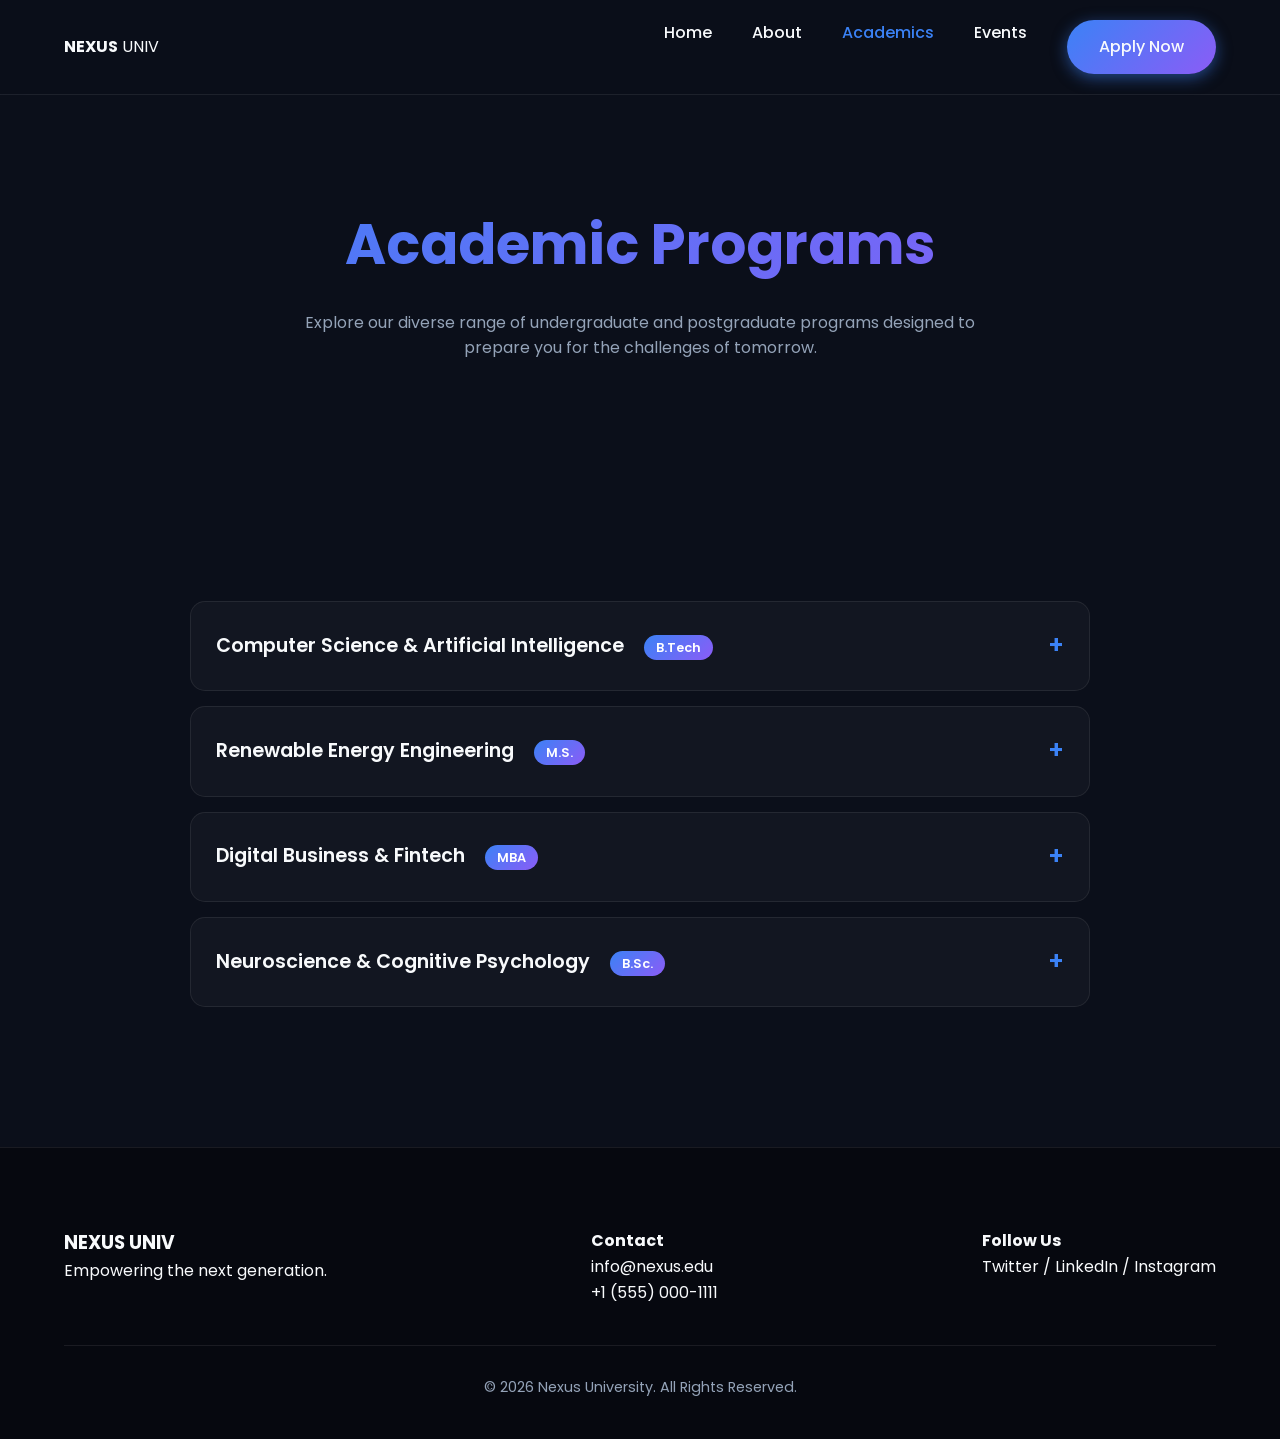
==== academics.html @ 76185ff3 "Create academics.html" ====
<!DOCTYPE html>
<html lang="en">
<head>
    <meta charset="UTF-8">
    <meta name="viewport" content="width=device-width, initial-scale=1.0">
    <title>Academics | Nexus Institute</title>
    <link rel="stylesheet" href="style.css">
    <style>
        .accordion-container {
            max-width: 900px;
            margin: 40px auto;
        }
        .accordion-item {
            margin-bottom: 15px;
            background: var(--bg-card);
            border: 1px solid var(--glass-border);
            border-radius: 15px;
            overflow: hidden;
            transition: var(--transition-smooth);
        }
        .accordion-header {
            padding: 25px;
            cursor: pointer;
            display: flex;
            justify-content: space-between;
            align-items: center;
            font-weight: 600;
            font-size: 1.2rem;
            user-select: none;
        }
        .accordion-header:hover {
            background: rgba(255, 255, 255, 0.05);
        }
        .accordion-content {
            max-height: 0;
            overflow: hidden;
            transition: max-height 0.4s cubic-bezier(0.4, 0, 0.2, 1);
            background: rgba(0, 0, 0, 0.2);
        }
        .accordion-content .inner {
            padding: 0 25px 25px 25px;
            color: var(--text-muted);
        }
        .accordion-item.active .accordion-content {
            max-height: 500px;
        }
        .accordion-item.active .icon {
            transform: rotate(45deg);
        }
        .icon {
            transition: transform 0.3s ease;
            font-size: 1.5rem;
            color: #3b82f6;
        }
        .course-tag {
            font-size: 0.8rem;
            padding: 4px 12px;
            border-radius: 20px;
            background: var(--accent-gradient);
            color: white;
            margin-left: 15px;
        }
    </style>
</head>
<body>

    <nav class="navbar">
        <div class="logo"><strong>NEXUS</strong> UNIV</div>
        <ul class="nav-links">
            <li><a href="index.html#home">Home</a></li>
            <li><a href="about.html">About</a></li>
            <li><a href="academics.html" style="color: #3b82f6;">Academics</a></li>
            <li><a href="index.html#events">Events</a></li>
            <li><a href="index.html#apply" class="btn btn-primary">Apply Now</a></li>
        </ul>
    </nav>

    <section style="margin-top: 100px; text-align: center;">
        <div class="reveal">
            <h1 style="font-size: 3.5rem; margin-bottom: 20px; background: var(--accent-gradient); -webkit-background-clip: text; -webkit-text-fill-color: transparent;">Academic Programs</h1>
            <p style="max-width: 700px; margin: 0 auto; color: var(--text-muted);">Explore our diverse range of undergraduate and postgraduate programs designed to prepare you for the challenges of tomorrow.</p>
        </div>
    </section>

    <section>
        <div class="accordion-container">
            
            <div class="accordion-item reveal">
                <div class="accordion-header">
                    <span>Computer Science & Artificial Intelligence <span class="course-tag">B.Tech</span></span>
                    <span class="icon">+</span>
                </div>
                <div class="accordion-content">
                    <div class="inner">
                        <p>A comprehensive program focusing on neural networks, machine learning, and high-performance computing. Students gain hands-on experience in our dedicated AI labs.</p>
                        <ul style="margin-top: 15px; padding-left: 20px;">
                            <li>Duration: 4 Years</li>
                            <li>Focus: Deep Learning, Robotics, Cloud Architecture</li>
                        </ul>
                    </div>
                </div>
            </div>

            <div class="accordion-item reveal" style="transition-delay: 0.1s;">
                <div class="accordion-header">
                    <span>Renewable Energy Engineering <span class="course-tag">M.S.</span></span>
                    <span class="icon">+</span>
                </div>
                <div class="accordion-content">
                    <div class="inner">
                        <p>Specialized research into solar, wind, and hydrogen fuel cell technologies. Designed for engineers looking to lead the global transition to green energy.</p>
                        <ul style="margin-top: 15px; padding-left: 20px;">
                            <li>Duration: 2 Years</li>
                            <li>Focus: Smart Grids, Sustainability Policy, Biofuels</li>
                        </ul>
                    </div>
                </div>
            </div>

            <div class="accordion-item reveal" style="transition-delay: 0.2s;">
                <div class="accordion-header">
                    <span>Digital Business & Fintech <span class="course-tag">MBA</span></span>
                    <span class="icon">+</span>
                </div>
                <div class="accordion-content">
                    <div class="inner">
                        <p>Bridging the gap between traditional finance and the digital revolution. Includes modules on Blockchain, Crypto-economics, and Algorithmic Trading.</p>
                        <ul style="margin-top: 15px; padding-left: 20px;">
                            <li>Duration: 2 Years</li>
                            <li>Focus: Venture Capital, Digital Transformation, UX in Finance</li>
                        </ul>
                    </div>
                </div>
            </div>

            <div class="accordion-item reveal" style="transition-delay: 0.3s;">
                <div class="accordion-header">
                    <span>Neuroscience & Cognitive Psychology <span class="course-tag">B.Sc.</span></span>
                    <span class="icon">+</span>
                </div>
                <div class="accordion-content">
                    <div class="inner">
                        <p>Understanding the human mind through the lens of biological processes and psychological behavior. Features access to advanced EEG and fMRI facilities.</p>
                        <ul style="margin-top: 15px; padding-left: 20px;">
                            <li>Duration: 3 Years</li>
                            <li>Focus: Brain Mapping, Behavioral Science, Mental Health Innovation</li>
                        </ul>
                    </div>
                </div>
            </div>

        </div>
    </section>

    <footer>
        <div class="footer-content">
            <div>
                <h3>NEXUS UNIV</h3>
                <p>Empowering the next generation.</p>
            </div>
            <div>
                <h4>Contact</h4>
                <p>info@nexus.edu</p>
                <p>+1 (555) 000-1111</p>
            </div>
            <div>
                <h4>Follow Us</h4>
                <p>Twitter / LinkedIn / Instagram</p>
            </div>
        </div>
        <div class="footer-bottom">
            &copy; 2026 Nexus University. All Rights Reserved.
        </div>
    </footer>

    <script src="script.js"></script>
    <script>
        // Accordion Logic
        document.querySelectorAll('.accordion-header').forEach(header => {
            header.addEventListener('click', () => {
                const item = header.parentElement;
                
                // Close other items
                document.querySelectorAll('.accordion-item').forEach(otherItem => {
                    if (otherItem !== item) otherItem.classList.remove('active');
                });

                item.classList.toggle('active');
            });
        });
    </script>
</body>
</html>
---- style.css ----
@import url('https://fonts.googleapis.com/css2?family=Poppins:wght@300;400;500;600;700&display=swap');

:root {
  --bg-dark: #0b0f1a;
  --bg-card: rgba(255, 255, 255, 0.03);
  --glass-border: rgba(255, 255, 255, 0.08);
  --accent-gradient: linear-gradient(135deg, #3b82f6 0%, #8b5cf6 100%);
  --accent-glow: rgba(59, 130, 246, 0.5);
  --text-main: #f8fafc;
  --text-muted: #94a3b8;
  --transition-smooth: all 0.4s cubic-bezier(0.4, 0, 0.2, 1);
}

* {
  margin: 0;
  padding: 0;
  box-sizing: border-box;
}

body {
  font-family: 'Poppins', sans-serif;
  background-color: var(--bg-dark);
  color: var(--text-main);
  line-height: 1.6;
  overflow-x: hidden;
}

/* --- Layout & Sections --- */
section {
  padding: 100px 5%;
  max-width: 1400px;
  margin: 0 auto;
}

.grid {
  display: grid;
  gap: 30px;
  grid-template-columns: repeat(auto-fit, minmax(300px, 1fr));
}

/* --- Navbar --- */
.navbar {
  position: fixed;
  top: 0;
  width: 100%;
  padding: 20px 5%;
  display: flex;
  justify-content: space-between;
  align-items: center;
  z-index: 1000;
  background: rgba(11, 15, 26, 0.7);
  backdrop-filter: blur(15px);
  border-bottom: 1px solid var(--glass-border);
}

.nav-links {
  display: flex;
  list-style: none;
  gap: 40px;
}

.nav-links a {
  text-decoration: none;
  color: var(--text-main);
  font-weight: 500;
  transition: var(--transition-smooth);
}

.nav-links a:hover {
  color: #3b82f6;
  text-shadow: 0 0 10px var(--accent-glow);
}

/* --- Hero Section --- */
.hero {
  height: 100vh;
  display: flex;
  flex-direction: column;
  justify-content: center;
  align-items: center;
  text-align: center;
  background: radial-gradient(circle at top right, rgba(59, 130, 246, 0.15), transparent),
              radial-gradient(circle at bottom left, rgba(139, 92, 246, 0.15), transparent);
}

.hero h1 {
  font-size: clamp(2.5rem, 6vw, 5rem);
  font-weight: 700;
  margin-bottom: 20px;
  background: var(--accent-gradient);
  -webkit-background-clip: text;
  -webkit-text-fill-color: transparent;
}

/* --- Buttons --- */
.btn {
  padding: 14px 32px;
  border-radius: 50px;
  font-weight: 600;
  cursor: pointer;
  transition: var(--transition-smooth);
  text-decoration: none;
  display: inline-block;
  border: none;
}

.btn-primary {
  background: var(--accent-gradient);
  color: white;
  box-shadow: 0 4px 15px var(--accent-glow);
}

.btn-primary:hover {
  transform: translateY(-3px);
  box-shadow: 0 8px 25px var(--accent-glow);
}

/* --- Cards --- */
.card {
  background: var(--bg-card);
  border: 1px solid var(--glass-border);
  border-radius: 20px;
  padding: 40px;
  backdrop-filter: blur(5px);
  transition: var(--transition-smooth);
  position: relative;
  overflow: hidden;
}

.card:hover {
  transform: translateY(-10px);
  background: rgba(255, 255, 255, 0.05);
  border-color: rgba(59, 130, 246, 0.3);
  box-shadow: 0 20px 40px rgba(0, 0, 0, 0.4);
}

.card h3 {
  margin-bottom: 15px;
  font-size: 1.5rem;
}

.card p {
  color: var(--text-muted);
}

/* --- Footer --- */
footer {
  padding: 80px 5% 40px;
  background: #06080f;
  border-top: 1px solid var(--glass-border);
}

.footer-content {
  display: flex;
  justify-content: space-between;
  flex-wrap: wrap;
  gap: 40px;
  margin-bottom: 40px;
}

.footer-bottom {
  text-align: center;
  padding-top: 30px;
  border-top: 1px solid var(--glass-border);
  color: var(--text-muted);
  font-size: 0.9rem;
}

/* --- Animations --- */
@keyframes fadeInUp {
  from {
    opacity: 0;
    transform: translateY(30px);
  }
  to {
    opacity: 1;
    transform: translateY(0);
  }
}

.reveal {
  animation: fadeInUp 1s ease forwards;
}

/* --- Responsiveness --- */
@media (max-width: 768px) {
  .nav-links {
    display: none;
  }
  
  section {
    padding: 60px 20px;
  }
  
  .hero h1 {
    font-size: 2.8rem;
  }
}

/* Custom Scrollbar */
::-webkit-scrollbar {
  width: 10px;
}

::-webkit-scrollbar-track {
  background: var(--bg-dark);
}

::-webkit-scrollbar-thumb {
  background: #252a3a;
  border-radius: 5px;
}

::-webkit-scrollbar-thumb:hover {
  background: #3b82f6;
}
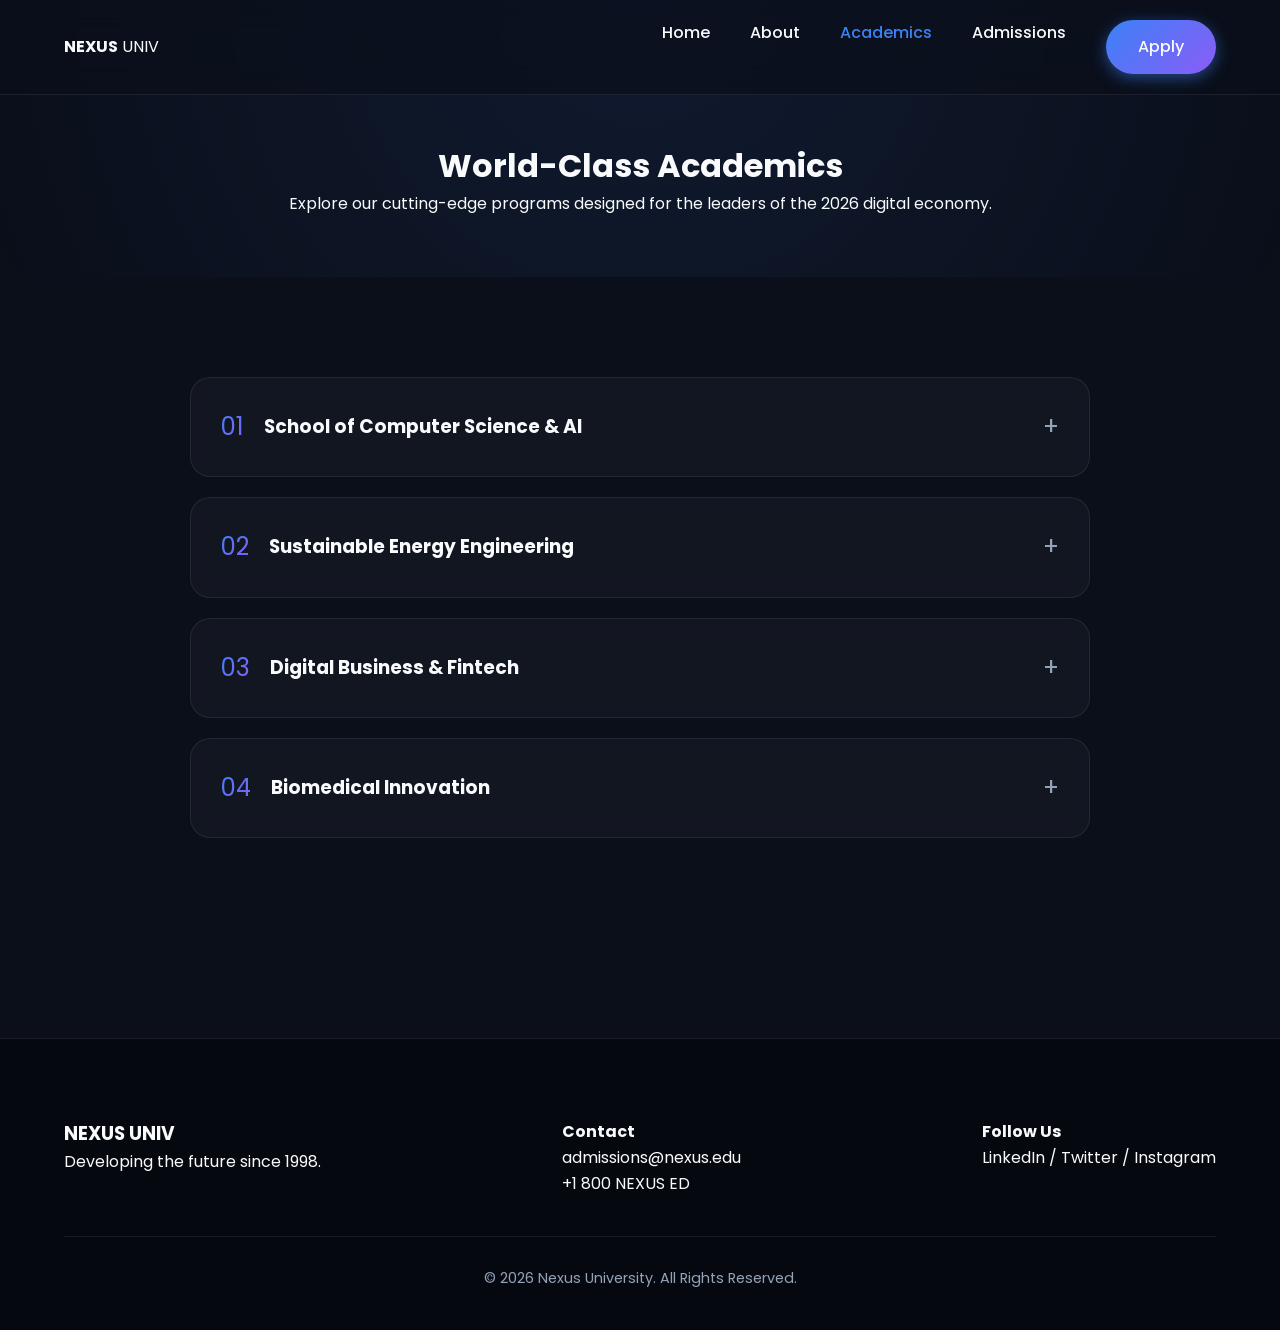
==== commit b46cc032: "Create academics.html" ====
--- a/academics.html
+++ b/academics.html
@@ -6,59 +6,107 @@
     <title>Academics | Nexus Institute</title>
     <link rel="stylesheet" href="style.css">
     <style>
+        .academics-hero {
+            padding: 140px 5% 60px;
+            text-align: center;
+            background: radial-gradient(circle at 50% 0%, rgba(59, 130, 246, 0.1), transparent);
+        }
+
         .accordion-container {
             max-width: 900px;
-            margin: 40px auto;
-        }
+            margin: 0 auto 100px;
+        }
+
         .accordion-item {
-            margin-bottom: 15px;
             background: var(--bg-card);
             border: 1px solid var(--glass-border);
-            border-radius: 15px;
+            border-radius: 20px;
+            margin-bottom: 20px;
             overflow: hidden;
             transition: var(--transition-smooth);
-        }
+            backdrop-filter: blur(10px);
+        }
+
         .accordion-header {
-            padding: 25px;
+            padding: 30px;
             cursor: pointer;
             display: flex;
             justify-content: space-between;
             align-items: center;
-            font-weight: 600;
-            font-size: 1.2rem;
-            user-select: none;
-        }
+            transition: var(--transition-smooth);
+        }
+
         .accordion-header:hover {
             background: rgba(255, 255, 255, 0.05);
         }
+
+        .course-title {
+            display: flex;
+            align-items: center;
+            gap: 20px;
+        }
+
+        .course-icon {
+            font-size: 1.5rem;
+            background: var(--accent-gradient);
+            -webkit-background-clip: text;
+            -webkit-text-fill-color: transparent;
+        }
+
         .accordion-content {
             max-height: 0;
             overflow: hidden;
-            transition: max-height 0.4s cubic-bezier(0.4, 0, 0.2, 1);
+            transition: all 0.5s cubic-bezier(0.4, 0, 0.2, 1);
             background: rgba(0, 0, 0, 0.2);
         }
-        .accordion-content .inner {
-            padding: 0 25px 25px 25px;
+
+        .accordion-item.active {
+            border-color: rgba(139, 92, 246, 0.5);
+            box-shadow: 0 10px 30px rgba(0, 0, 0, 0.3);
+        }
+
+        .accordion-item.active .accordion-content {
+            max-height: 1000px;
+            padding-bottom: 30px;
+        }
+
+        .accordion-item.active .plus-minus {
+            transform: rotate(45deg);
+        }
+
+        .content-inner {
+            padding: 0 30px;
+            display: grid;
+            grid-template-columns: 2fr 1fr;
+            gap: 40px;
+        }
+
+        .plus-minus {
+            font-size: 1.5rem;
+            transition: transform 0.4s ease;
             color: var(--text-muted);
         }
-        .accordion-item.active .accordion-content {
-            max-height: 500px;
-        }
-        .accordion-item.active .icon {
-            transform: rotate(45deg);
-        }
-        .icon {
-            transition: transform 0.3s ease;
-            font-size: 1.5rem;
-            color: #3b82f6;
-        }
-        .course-tag {
-            font-size: 0.8rem;
-            padding: 4px 12px;
-            border-radius: 20px;
-            background: var(--accent-gradient);
-            color: white;
-            margin-left: 15px;
+
+        .course-meta {
+            list-style: none;
+            border-left: 1px solid var(--glass-border);
+            padding-left: 20px;
+        }
+
+        .course-meta li {
+            margin-bottom: 15px;
+            font-size: 0.9rem;
+        }
+
+        .course-meta span {
+            display: block;
+            color: var(--text-muted);
+            font-weight: 300;
+        }
+
+        @media (max-width: 768px) {
+            .content-inner { grid-template-columns: 1fr; }
+            .course-meta { border-left: none; border-top: 1px solid var(--glass-border); padding: 20px 0 0 0; }
         }
     </style>
 </head>
@@ -67,35 +115,40 @@
     <nav class="navbar">
         <div class="logo"><strong>NEXUS</strong> UNIV</div>
         <ul class="nav-links">
-            <li><a href="index.html#home">Home</a></li>
+            <li><a href="index.html">Home</a></li>
             <li><a href="about.html">About</a></li>
             <li><a href="academics.html" style="color: #3b82f6;">Academics</a></li>
-            <li><a href="index.html#events">Events</a></li>
-            <li><a href="index.html#apply" class="btn btn-primary">Apply Now</a></li>
+            <li><a href="admissions.html">Admissions</a></li>
+            <li><a href="contact.html" class="btn btn-primary">Apply</a></li>
         </ul>
     </nav>
 
-    <section style="margin-top: 100px; text-align: center;">
-        <div class="reveal">
-            <h1 style="font-size: 3.5rem; margin-bottom: 20px; background: var(--accent-gradient); -webkit-background-clip: text; -webkit-text-fill-color: transparent;">Academic Programs</h1>
-            <p style="max-width: 700px; margin: 0 auto; color: var(--text-muted);">Explore our diverse range of undergraduate and postgraduate programs designed to prepare you for the challenges of tomorrow.</p>
-        </div>
-    </section>
+    <header class="academics-hero reveal">
+        <h1>World-Class Academics</h1>
+        <p>Explore our cutting-edge programs designed for the leaders of the 2026 digital economy.</p>
+    </header>
 
     <section>
         <div class="accordion-container">
-            
             <div class="accordion-item reveal">
                 <div class="accordion-header">
-                    <span>Computer Science & Artificial Intelligence <span class="course-tag">B.Tech</span></span>
-                    <span class="icon">+</span>
-                </div>
-                <div class="accordion-content">
-                    <div class="inner">
-                        <p>A comprehensive program focusing on neural networks, machine learning, and high-performance computing. Students gain hands-on experience in our dedicated AI labs.</p>
-                        <ul style="margin-top: 15px; padding-left: 20px;">
-                            <li>Duration: 4 Years</li>
-                            <li>Focus: Deep Learning, Robotics, Cloud Architecture</li>
+                    <div class="course-title">
+                        <span class="course-icon">01</span>
+                        <h3>School of Computer Science & AI</h3>
+                    </div>
+                    <span class="plus-minus">+</span>
+                </div>
+                <div class="accordion-content">
+                    <div class="content-inner">
+                        <div>
+                            <p>Our flagship program focuses on the convergence of Machine Learning, Neural Networks, and Quantum Computing. Students engage in hands-on research from year one in our proprietary Nexus AI Labs.</p>
+                            <br>
+                            <p>Key areas include Deep Learning, Natural Language Processing, and Cyber-Physical Systems.</p>
+                        </div>
+                        <ul class="course-meta">
+                            <li><span>Duration</span>4 Years Undergraduate</li>
+                            <li><span>Degree</span>Bachelor of Science (Honors)</li>
+                            <li><span>Career Path</span>AI Engineer, Data Scientist, Systems Architect</li>
                         </ul>
                     </div>
                 </div>
@@ -103,15 +156,21 @@
 
             <div class="accordion-item reveal" style="transition-delay: 0.1s;">
                 <div class="accordion-header">
-                    <span>Renewable Energy Engineering <span class="course-tag">M.S.</span></span>
-                    <span class="icon">+</span>
-                </div>
-                <div class="accordion-content">
-                    <div class="inner">
-                        <p>Specialized research into solar, wind, and hydrogen fuel cell technologies. Designed for engineers looking to lead the global transition to green energy.</p>
-                        <ul style="margin-top: 15px; padding-left: 20px;">
-                            <li>Duration: 2 Years</li>
-                            <li>Focus: Smart Grids, Sustainability Policy, Biofuels</li>
+                    <div class="course-title">
+                        <span class="course-icon">02</span>
+                        <h3>Sustainable Energy Engineering</h3>
+                    </div>
+                    <span class="plus-minus">+</span>
+                </div>
+                <div class="accordion-content">
+                    <div class="content-inner">
+                        <div>
+                            <p>Addressing the global climate crisis through technological innovation. This program covers the physics of photovoltaics, wind turbine aerodynamics, and next-generation battery storage systems.</p>
+                        </div>
+                        <ul class="course-meta">
+                            <li><span>Duration</span>4 Years Undergraduate</li>
+                            <li><span>Degree</span>B.Eng Sustainable Energy</li>
+                            <li><span>Career Path</span>Grid Manager, Renewable Specialist, Energy Analyst</li>
                         </ul>
                     </div>
                 </div>
@@ -119,15 +178,21 @@
 
             <div class="accordion-item reveal" style="transition-delay: 0.2s;">
                 <div class="accordion-header">
-                    <span>Digital Business & Fintech <span class="course-tag">MBA</span></span>
-                    <span class="icon">+</span>
-                </div>
-                <div class="accordion-content">
-                    <div class="inner">
-                        <p>Bridging the gap between traditional finance and the digital revolution. Includes modules on Blockchain, Crypto-economics, and Algorithmic Trading.</p>
-                        <ul style="margin-top: 15px; padding-left: 20px;">
-                            <li>Duration: 2 Years</li>
-                            <li>Focus: Venture Capital, Digital Transformation, UX in Finance</li>
+                    <div class="course-title">
+                        <span class="course-icon">03</span>
+                        <h3>Digital Business & Fintech</h3>
+                    </div>
+                    <span class="plus-minus">+</span>
+                </div>
+                <div class="accordion-content">
+                    <div class="content-inner">
+                        <div>
+                            <p>Modern commerce requires a mastery of blockchain, algorithmic trading, and digital marketing. Our business school integrates traditional economics with decentralized finance (DeFi) ecosystems.</p>
+                        </div>
+                        <ul class="course-meta">
+                            <li><span>Duration</span>3 Years Undergraduate</li>
+                            <li><span>Degree</span>B.A. International Business</li>
+                            <li><span>Career Path</span>Fintech Founder, Digital Strategist, Asset Manager</li>
                         </ul>
                     </div>
                 </div>
@@ -135,20 +200,25 @@
 
             <div class="accordion-item reveal" style="transition-delay: 0.3s;">
                 <div class="accordion-header">
-                    <span>Neuroscience & Cognitive Psychology <span class="course-tag">B.Sc.</span></span>
-                    <span class="icon">+</span>
-                </div>
-                <div class="accordion-content">
-                    <div class="inner">
-                        <p>Understanding the human mind through the lens of biological processes and psychological behavior. Features access to advanced EEG and fMRI facilities.</p>
-                        <ul style="margin-top: 15px; padding-left: 20px;">
-                            <li>Duration: 3 Years</li>
-                            <li>Focus: Brain Mapping, Behavioral Science, Mental Health Innovation</li>
-                        </ul>
-                    </div>
-                </div>
-            </div>
-
+                    <div class="course-title">
+                        <span class="course-icon">04</span>
+                        <h3>Biomedical Innovation</h3>
+                    </div>
+                    <span class="plus-minus">+</span>
+                </div>
+                <div class="accordion-content">
+                    <div class="content-inner">
+                        <div>
+                            <p>Intersecting biology and engineering to create life-saving technologies. Students work on CRISPR gene editing, 3D bioprinting, and advanced prosthetics.</p>
+                        </div>
+                        <ul class="course-meta">
+                            <li><span>Duration</span>4 Years Undergraduate</li>
+                            <li><span>Degree</span>B.Sc. Bio-Engineering</li>
+                            <li><span>Career Path</span>Medical Researcher, Biotech Consultant</li>
+                        </ul>
+                    </div>
+                </div>
+            </div>
         </div>
     </section>
 
@@ -156,16 +226,16 @@
         <div class="footer-content">
             <div>
                 <h3>NEXUS UNIV</h3>
-                <p>Empowering the next generation.</p>
+                <p>Developing the future since 1998.</p>
             </div>
             <div>
                 <h4>Contact</h4>
-                <p>info@nexus.edu</p>
-                <p>+1 (555) 000-1111</p>
+                <p>admissions@nexus.edu</p>
+                <p>+1 800 NEXUS ED</p>
             </div>
             <div>
                 <h4>Follow Us</h4>
-                <p>Twitter / LinkedIn / Instagram</p>
+                <p>LinkedIn / Twitter / Instagram</p>
             </div>
         </div>
         <div class="footer-bottom">
@@ -175,17 +245,18 @@
 
     <script src="script.js"></script>
     <script>
-        // Accordion Logic
         document.querySelectorAll('.accordion-header').forEach(header => {
             header.addEventListener('click', () => {
                 const item = header.parentElement;
+                const isActive = item.classList.contains('active');
                 
-                // Close other items
-                document.querySelectorAll('.accordion-item').forEach(otherItem => {
-                    if (otherItem !== item) otherItem.classList.remove('active');
-                });
-
-                item.classList.toggle('active');
+                // Close all other items
+                document.querySelectorAll('.accordion-item').forEach(el => el.classList.remove('active'));
+                
+                // Toggle current item
+                if (!isActive) {
+                    item.classList.add('active');
+                }
             });
         });
     </script>
